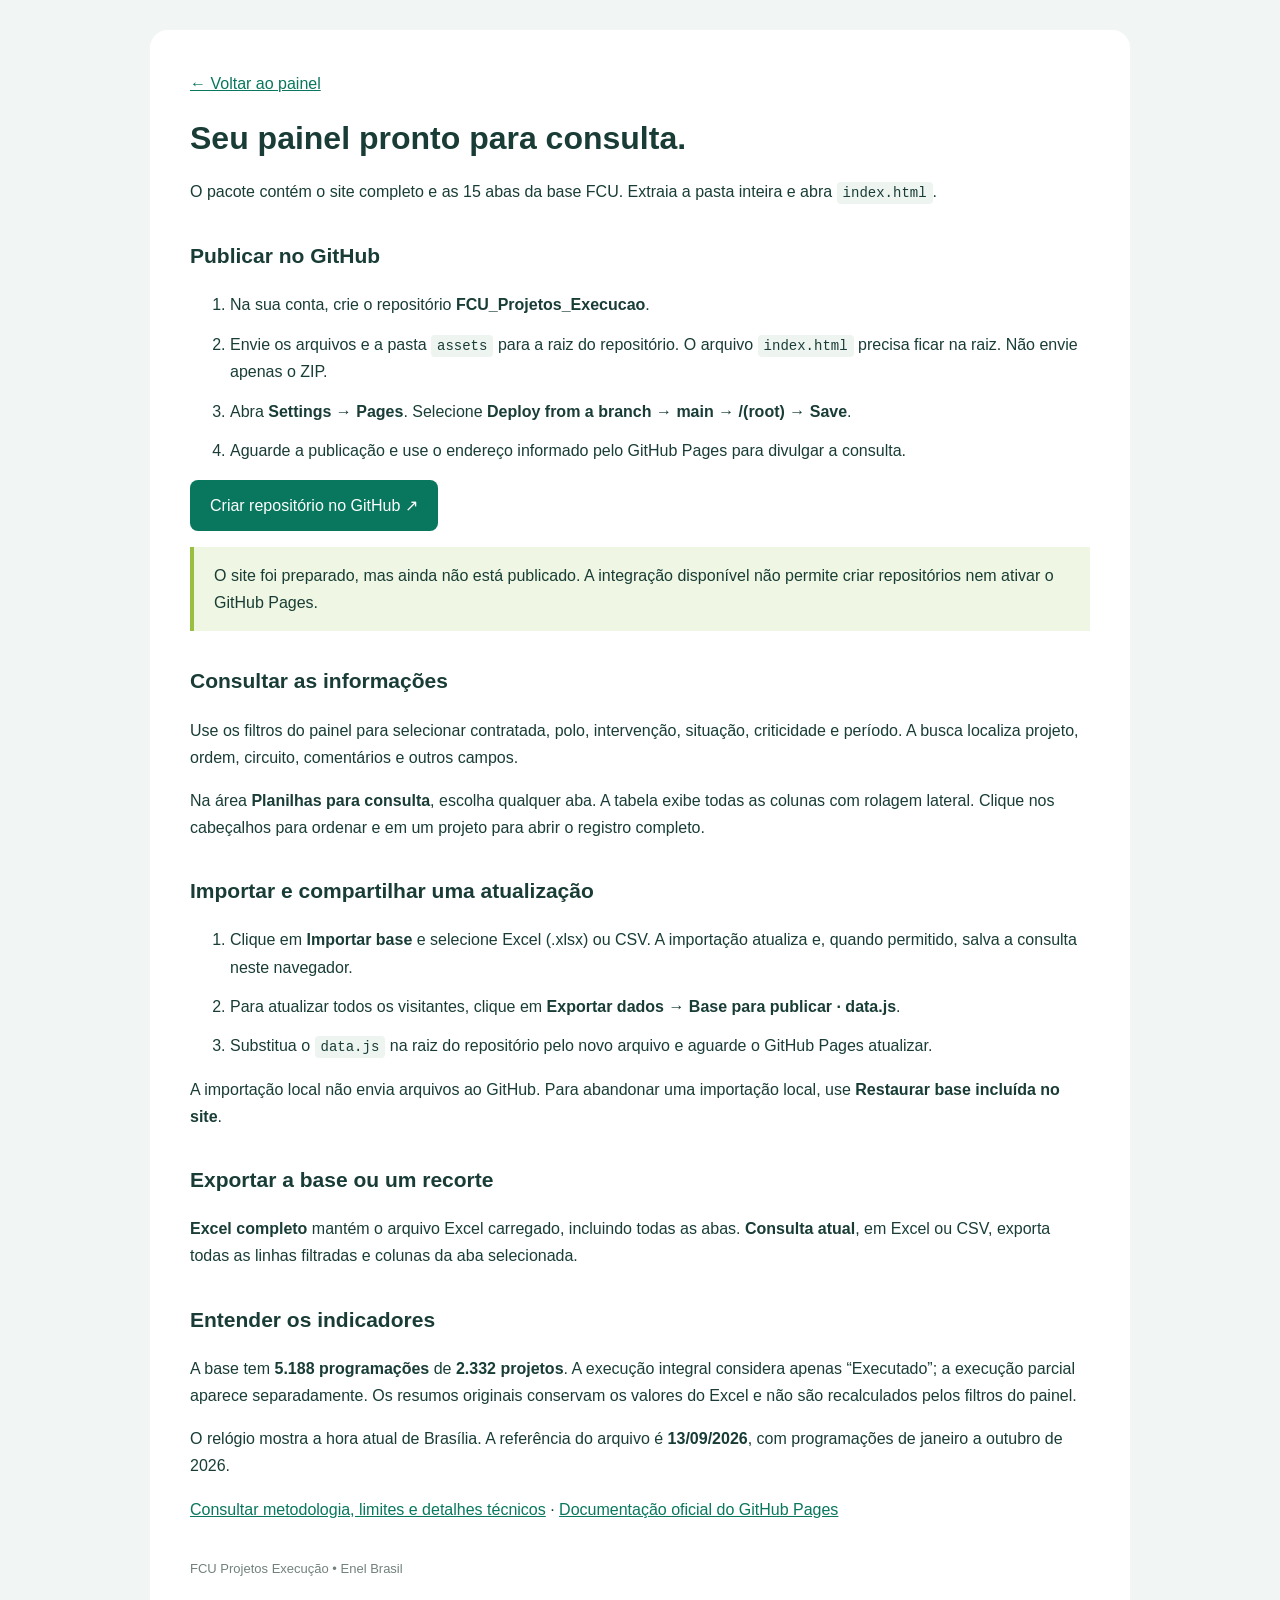
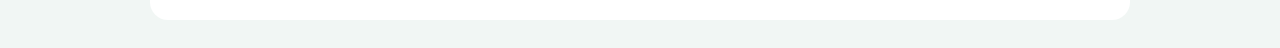
==== LEIA-ME.html @ f7072177 "Add files via upload" ====
<!doctype html><html lang="pt-BR"><head><meta charset="utf-8"><meta name="viewport" content="width=device-width,initial-scale=1"><title>FCU • Guia de uso e publicação</title><style>body{font:16px/1.7 "Segoe UI",Arial,sans-serif;color:#193d36;background:#f1f6f4;margin:0;padding:30px}main{max-width:900px;margin:auto;background:white;padding:40px;border-radius:18px}h1{line-height:1.2}h2{margin-top:32px;font-size:21px}a{color:#08775d}li{margin:12px 0}code{background:#eef4f0;padding:3px 6px;border-radius:4px;font-size:14px}.button{display:inline-block;background:#08775d;color:white;padding:12px 20px;text-decoration:none;border-radius:8px}.note{padding:15px 20px;background:#eff6e3;border-left:4px solid #99bf42}footer{color:#72827b;font-size:13px;margin-top:35px}@media(max-width:600px){body{padding:15px}main{padding:23px}}</style></head><body><main><a href="index.html">← Voltar ao painel</a><h1>Seu painel pronto para consulta.</h1><p>O pacote contém o site completo e as 15 abas da base FCU. Extraia a pasta inteira e abra <code>index.html</code>.</p><h2>Publicar no GitHub</h2><ol><li>Na sua conta, crie o repositório <strong>FCU_Projetos_Execucao</strong>.</li><li>Envie os arquivos e a pasta <code>assets</code> para a raiz do repositório. O arquivo <code>index.html</code> precisa ficar na raiz. Não envie apenas o ZIP.</li><li>Abra <strong>Settings → Pages</strong>. Selecione <strong>Deploy from a branch → main → /(root) → Save</strong>.</li><li>Aguarde a publicação e use o endereço informado pelo GitHub Pages para divulgar a consulta.</li></ol><a class="button" href="https://github.com/new?name=FCU_Projetos_Execucao&amp;description=Painel%20FCU%20de%20projetos%20e%20execucao" target="_blank" rel="noopener">Criar repositório no GitHub ↗</a><p class="note">O site foi preparado, mas ainda não está publicado. A integração disponível não permite criar repositórios nem ativar o GitHub Pages.</p><h2>Consultar as informações</h2><p>Use os filtros do painel para selecionar contratada, polo, intervenção, situação, criticidade e período. A busca localiza projeto, ordem, circuito, comentários e outros campos.</p><p>Na área <strong>Planilhas para consulta</strong>, escolha qualquer aba. A tabela exibe todas as colunas com rolagem lateral. Clique nos cabeçalhos para ordenar e em um projeto para abrir o registro completo.</p><h2>Importar e compartilhar uma atualização</h2><ol><li>Clique em <strong>Importar base</strong> e selecione Excel (.xlsx) ou CSV. A importação atualiza e, quando permitido, salva a consulta neste navegador.</li><li>Para atualizar todos os visitantes, clique em <strong>Exportar dados → Base para publicar · data.js</strong>.</li><li>Substitua o <code>data.js</code> na raiz do repositório pelo novo arquivo e aguarde o GitHub Pages atualizar.</li></ol><p>A importação local não envia arquivos ao GitHub. Para abandonar uma importação local, use <strong>Restaurar base incluída no site</strong>.</p><h2>Exportar a base ou um recorte</h2><p><strong>Excel completo</strong> mantém o arquivo Excel carregado, incluindo todas as abas. <strong>Consulta atual</strong>, em Excel ou CSV, exporta todas as linhas filtradas e colunas da aba selecionada.</p><h2>Entender os indicadores</h2><p>A base tem <strong>5.188 programações</strong> de <strong>2.332 projetos</strong>. A execução integral considera apenas “Executado”; a execução parcial aparece separadamente. Os resumos originais conservam os valores do Excel e não são recalculados pelos filtros do painel.</p><p>O relógio mostra a hora atual de Brasília. A referência do arquivo é <strong>13/09/2026</strong>, com programações de janeiro a outubro de 2026.</p><p><a href="README.md">Consultar metodologia, limites e detalhes técnicos</a> · <a href="https://docs.github.com/articles/creating-project-pages-manually" target="_blank" rel="noopener">Documentação oficial do GitHub Pages</a></p><footer>FCU Projetos Execução • Enel Brasil</footer></main></body></html>
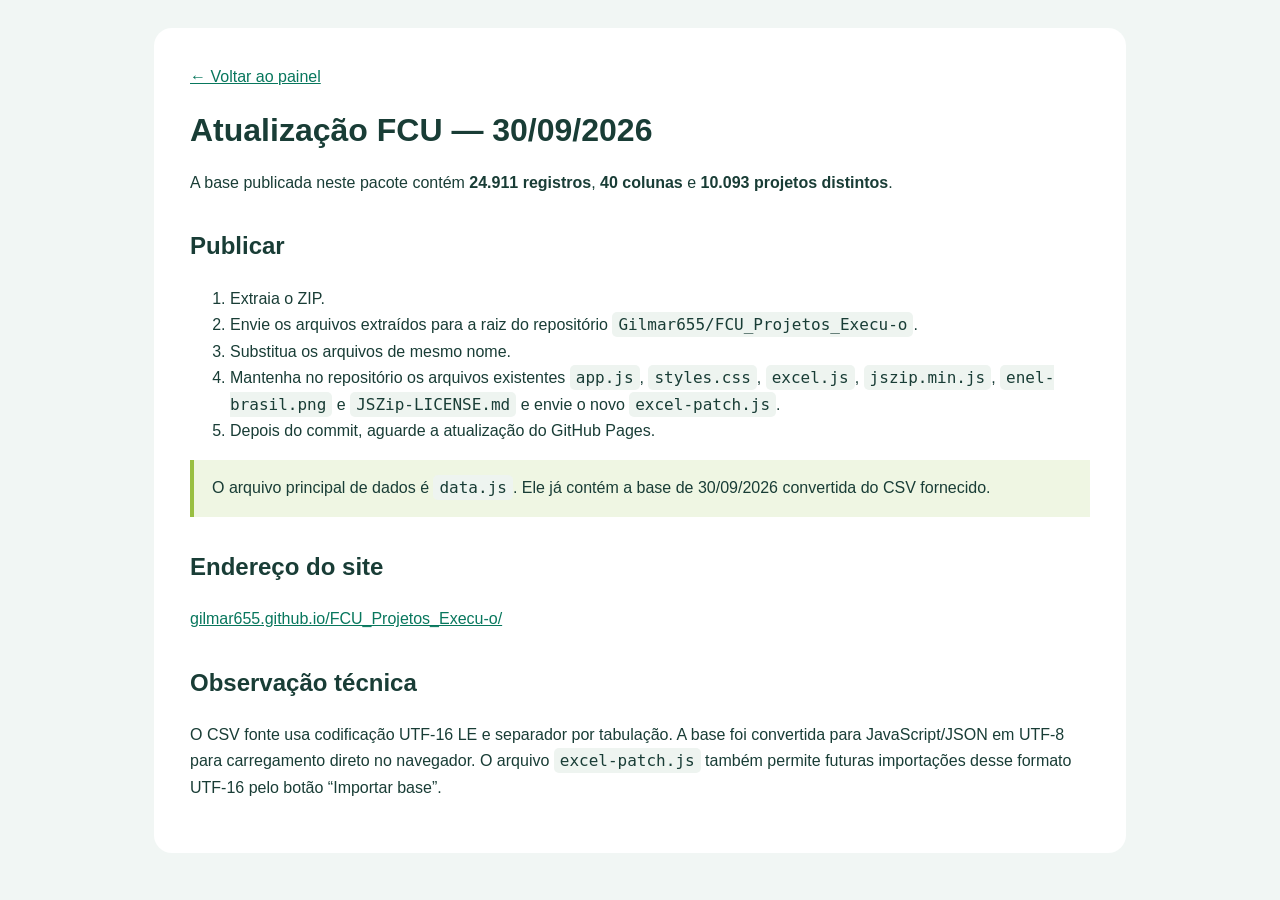
==== commit 1fefabe7: "Add files via upload" ====
--- a/LEIA-ME.html
+++ b/LEIA-ME.html
@@ -1 +1 @@
-<!doctype html><html lang="pt-BR"><head><meta charset="utf-8"><meta name="viewport" content="width=device-width,initial-scale=1"><title>FCU • Guia de uso e publicação</title><style>body{font:16px/1.7 "Segoe UI",Arial,sans-serif;color:#193d36;background:#f1f6f4;margin:0;padding:30px}main{max-width:900px;margin:auto;background:white;padding:40px;border-radius:18px}h1{line-height:1.2}h2{margin-top:32px;font-size:21px}a{color:#08775d}li{margin:12px 0}code{background:#eef4f0;padding:3px 6px;border-radius:4px;font-size:14px}.button{display:inline-block;background:#08775d;color:white;padding:12px 20px;text-decoration:none;border-radius:8px}.note{padding:15px 20px;background:#eff6e3;border-left:4px solid #99bf42}footer{color:#72827b;font-size:13px;margin-top:35px}@media(max-width:600px){body{padding:15px}main{padding:23px}}</style></head><body><main><a href="index.html">← Voltar ao painel</a><h1>Seu painel pronto para consulta.</h1><p>O pacote contém o site completo e as 15 abas da base FCU. Extraia a pasta inteira e abra <code>index.html</code>.</p><h2>Publicar no GitHub</h2><ol><li>Na sua conta, crie o repositório <strong>FCU_Projetos_Execucao</strong>.</li><li>Envie os arquivos e a pasta <code>assets</code> para a raiz do repositório. O arquivo <code>index.html</code> precisa ficar na raiz. Não envie apenas o ZIP.</li><li>Abra <strong>Settings → Pages</strong>. Selecione <strong>Deploy from a branch → main → /(root) → Save</strong>.</li><li>Aguarde a publicação e use o endereço informado pelo GitHub Pages para divulgar a consulta.</li></ol><a class="button" href="https://github.com/new?name=FCU_Projetos_Execucao&amp;description=Painel%20FCU%20de%20projetos%20e%20execucao" target="_blank" rel="noopener">Criar repositório no GitHub ↗</a><p class="note">O site foi preparado, mas ainda não está publicado. A integração disponível não permite criar repositórios nem ativar o GitHub Pages.</p><h2>Consultar as informações</h2><p>Use os filtros do painel para selecionar contratada, polo, intervenção, situação, criticidade e período. A busca localiza projeto, ordem, circuito, comentários e outros campos.</p><p>Na área <strong>Planilhas para consulta</strong>, escolha qualquer aba. A tabela exibe todas as colunas com rolagem lateral. Clique nos cabeçalhos para ordenar e em um projeto para abrir o registro completo.</p><h2>Importar e compartilhar uma atualização</h2><ol><li>Clique em <strong>Importar base</strong> e selecione Excel (.xlsx) ou CSV. A importação atualiza e, quando permitido, salva a consulta neste navegador.</li><li>Para atualizar todos os visitantes, clique em <strong>Exportar dados → Base para publicar · data.js</strong>.</li><li>Substitua o <code>data.js</code> na raiz do repositório pelo novo arquivo e aguarde o GitHub Pages atualizar.</li></ol><p>A importação local não envia arquivos ao GitHub. Para abandonar uma importação local, use <strong>Restaurar base incluída no site</strong>.</p><h2>Exportar a base ou um recorte</h2><p><strong>Excel completo</strong> mantém o arquivo Excel carregado, incluindo todas as abas. <strong>Consulta atual</strong>, em Excel ou CSV, exporta todas as linhas filtradas e colunas da aba selecionada.</p><h2>Entender os indicadores</h2><p>A base tem <strong>5.188 programações</strong> de <strong>2.332 projetos</strong>. A execução integral considera apenas “Executado”; a execução parcial aparece separadamente. Os resumos originais conservam os valores do Excel e não são recalculados pelos filtros do painel.</p><p>O relógio mostra a hora atual de Brasília. A referência do arquivo é <strong>13/09/2026</strong>, com programações de janeiro a outubro de 2026.</p><p><a href="README.md">Consultar metodologia, limites e detalhes técnicos</a> · <a href="https://docs.github.com/articles/creating-project-pages-manually" target="_blank" rel="noopener">Documentação oficial do GitHub Pages</a></p><footer>FCU Projetos Execução • Enel Brasil</footer></main></body></html>
+<!doctype html><html lang="pt-BR"><head><meta charset="utf-8"><meta name="viewport" content="width=device-width,initial-scale=1"><title>FCU • Atualização 30/09/2026</title><style>body{font:16px/1.65 "Segoe UI",Arial,sans-serif;color:#193d36;background:#f1f6f4;margin:0;padding:28px}main{max-width:900px;margin:auto;background:#fff;padding:36px;border-radius:18px}h1{line-height:1.15}h2{margin-top:30px}code{background:#eef4f0;padding:3px 6px;border-radius:5px}.note{padding:15px 18px;background:#eff6e3;border-left:4px solid #99bf42}a{color:#08775d}</style></head><body><main><a href="index.html">← Voltar ao painel</a><h1>Atualização FCU — 30/09/2026</h1><p>A base publicada neste pacote contém <strong>24.911 registros</strong>, <strong>40 colunas</strong> e <strong>10.093 projetos distintos</strong>.</p><h2>Publicar</h2><ol><li>Extraia o ZIP.</li><li>Envie os arquivos extraídos para a raiz do repositório <code>Gilmar655/FCU_Projetos_Execu-o</code>.</li><li>Substitua os arquivos de mesmo nome.</li><li>Mantenha no repositório os arquivos existentes <code>app.js</code>, <code>styles.css</code>, <code>excel.js</code>, <code>jszip.min.js</code>, <code>enel-brasil.png</code> e <code>JSZip-LICENSE.md</code> e envie o novo <code>excel-patch.js</code>.</li><li>Depois do commit, aguarde a atualização do GitHub Pages.</li></ol><p class="note">O arquivo principal de dados é <code>data.js</code>. Ele já contém a base de 30/09/2026 convertida do CSV fornecido.</p><h2>Endereço do site</h2><p><a href="https://gilmar655.github.io/FCU_Projetos_Execu-o/" target="_blank" rel="noopener">gilmar655.github.io/FCU_Projetos_Execu-o/</a></p><h2>Observação técnica</h2><p>O CSV fonte usa codificação UTF‑16 LE e separador por tabulação. A base foi convertida para JavaScript/JSON em UTF‑8 para carregamento direto no navegador. O arquivo <code>excel-patch.js</code> também permite futuras importações desse formato UTF‑16 pelo botão “Importar base”.</p></main></body></html>
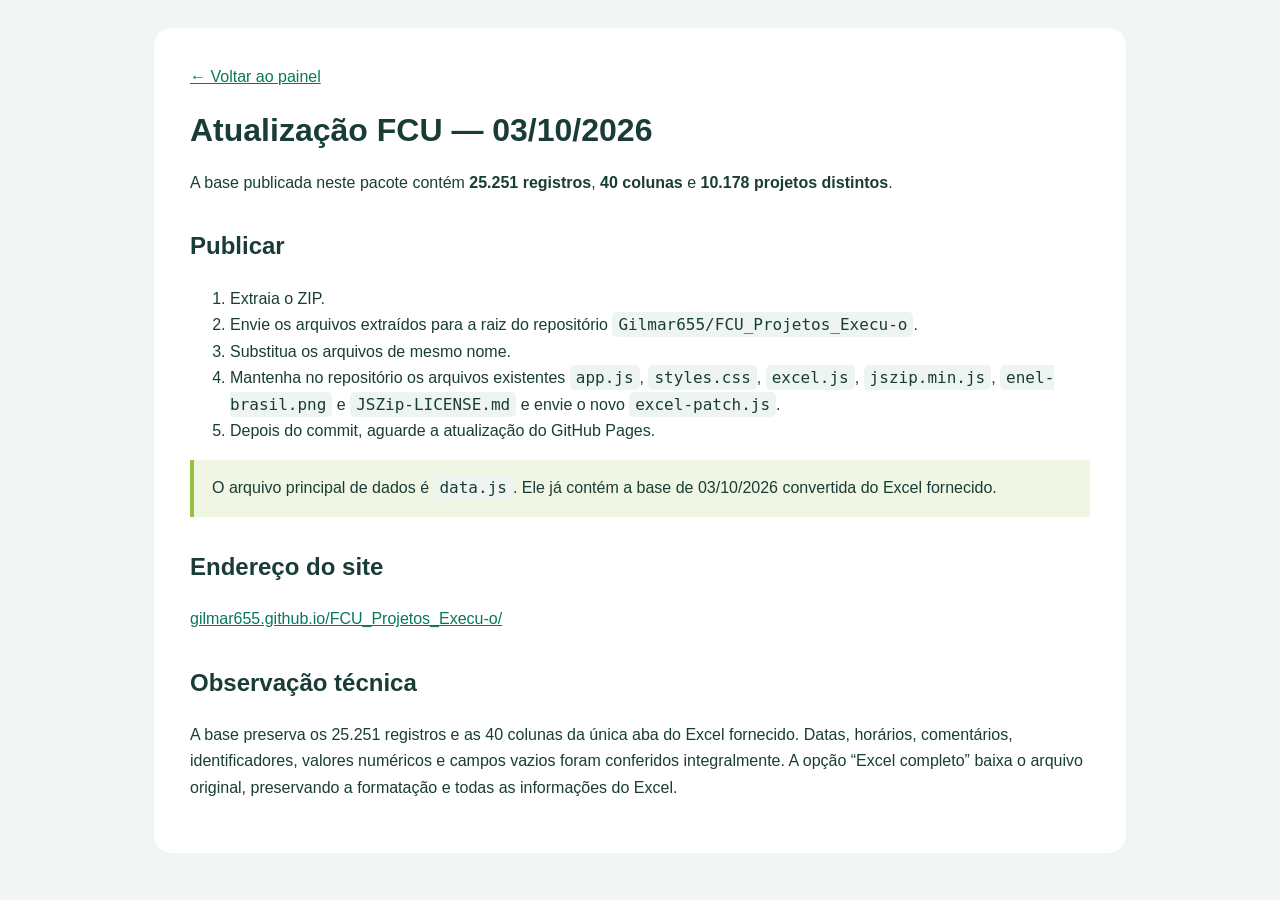
==== commit a04bd724: "Atualiza FCU com todos os 25.251 registros e 40 colunas do Excel de 03/10/2026" ====
--- a/LEIA-ME.html
+++ b/LEIA-ME.html
@@ -1 +1 @@
-<!doctype html><html lang="pt-BR"><head><meta charset="utf-8"><meta name="viewport" content="width=device-width,initial-scale=1"><title>FCU • Atualização 30/09/2026</title><style>body{font:16px/1.65 "Segoe UI",Arial,sans-serif;color:#193d36;background:#f1f6f4;margin:0;padding:28px}main{max-width:900px;margin:auto;background:#fff;padding:36px;border-radius:18px}h1{line-height:1.15}h2{margin-top:30px}code{background:#eef4f0;padding:3px 6px;border-radius:5px}.note{padding:15px 18px;background:#eff6e3;border-left:4px solid #99bf42}a{color:#08775d}</style></head><body><main><a href="index.html">← Voltar ao painel</a><h1>Atualização FCU — 30/09/2026</h1><p>A base publicada neste pacote contém <strong>24.911 registros</strong>, <strong>40 colunas</strong> e <strong>10.093 projetos distintos</strong>.</p><h2>Publicar</h2><ol><li>Extraia o ZIP.</li><li>Envie os arquivos extraídos para a raiz do repositório <code>Gilmar655/FCU_Projetos_Execu-o</code>.</li><li>Substitua os arquivos de mesmo nome.</li><li>Mantenha no repositório os arquivos existentes <code>app.js</code>, <code>styles.css</code>, <code>excel.js</code>, <code>jszip.min.js</code>, <code>enel-brasil.png</code> e <code>JSZip-LICENSE.md</code> e envie o novo <code>excel-patch.js</code>.</li><li>Depois do commit, aguarde a atualização do GitHub Pages.</li></ol><p class="note">O arquivo principal de dados é <code>data.js</code>. Ele já contém a base de 30/09/2026 convertida do CSV fornecido.</p><h2>Endereço do site</h2><p><a href="https://gilmar655.github.io/FCU_Projetos_Execu-o/" target="_blank" rel="noopener">gilmar655.github.io/FCU_Projetos_Execu-o/</a></p><h2>Observação técnica</h2><p>O CSV fonte usa codificação UTF‑16 LE e separador por tabulação. A base foi convertida para JavaScript/JSON em UTF‑8 para carregamento direto no navegador. O arquivo <code>excel-patch.js</code> também permite futuras importações desse formato UTF‑16 pelo botão “Importar base”.</p></main></body></html>+<!doctype html><html lang="pt-BR"><head><meta charset="utf-8"><meta name="viewport" content="width=device-width,initial-scale=1"><title>FCU • Atualização 03/10/2026</title><style>body{font:16px/1.65 "Segoe UI",Arial,sans-serif;color:#193d36;background:#f1f6f4;margin:0;padding:28px}main{max-width:900px;margin:auto;background:#fff;padding:36px;border-radius:18px}h1{line-height:1.15}h2{margin-top:30px}code{background:#eef4f0;padding:3px 6px;border-radius:5px}.note{padding:15px 18px;background:#eff6e3;border-left:4px solid #99bf42}a{color:#08775d}</style></head><body><main><a href="index.html">← Voltar ao painel</a><h1>Atualização FCU — 03/10/2026</h1><p>A base publicada neste pacote contém <strong>25.251 registros</strong>, <strong>40 colunas</strong> e <strong>10.178 projetos distintos</strong>.</p><h2>Publicar</h2><ol><li>Extraia o ZIP.</li><li>Envie os arquivos extraídos para a raiz do repositório <code>Gilmar655/FCU_Projetos_Execu-o</code>.</li><li>Substitua os arquivos de mesmo nome.</li><li>Mantenha no repositório os arquivos existentes <code>app.js</code>, <code>styles.css</code>, <code>excel.js</code>, <code>jszip.min.js</code>, <code>enel-brasil.png</code> e <code>JSZip-LICENSE.md</code> e envie o novo <code>excel-patch.js</code>.</li><li>Depois do commit, aguarde a atualização do GitHub Pages.</li></ol><p class="note">O arquivo principal de dados é <code>data.js</code>. Ele já contém a base de 03/10/2026 convertida do Excel fornecido.</p><h2>Endereço do site</h2><p><a href="https://gilmar655.github.io/FCU_Projetos_Execu-o/" target="_blank" rel="noopener">gilmar655.github.io/FCU_Projetos_Execu-o/</a></p><h2>Observação técnica</h2><p>A base preserva os 25.251 registros e as 40 colunas da única aba do Excel fornecido. Datas, horários, comentários, identificadores, valores numéricos e campos vazios foram conferidos integralmente. A opção “Excel completo” baixa o arquivo original, preservando a formatação e todas as informações do Excel.</p></main></body></html>
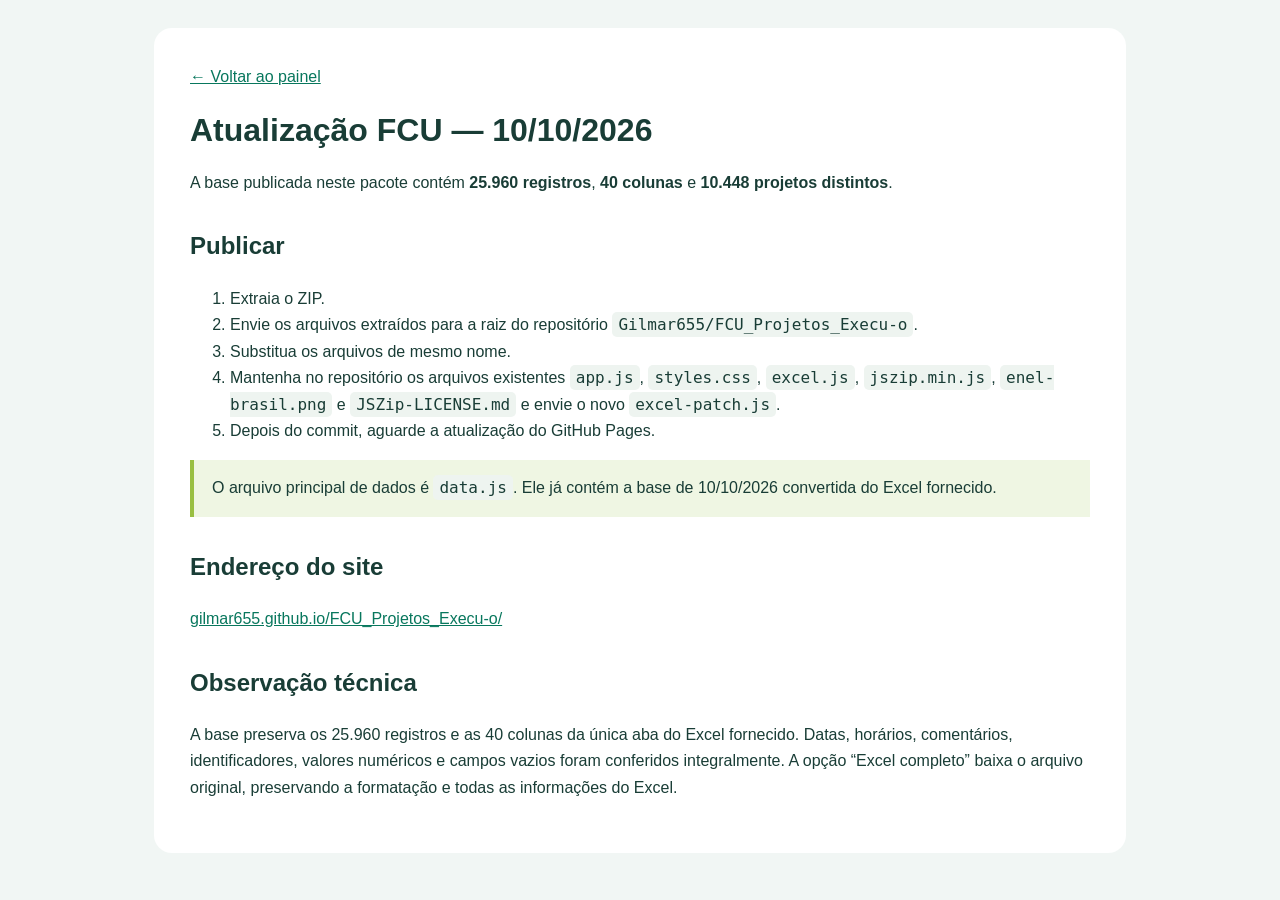
==== commit 7448d62f: "Atualiza FCU com os 25.960 registros e 40 colunas do Excel de 10/10/2026" ====
--- a/LEIA-ME.html
+++ b/LEIA-ME.html
@@ -1 +1 @@
-<!doctype html><html lang="pt-BR"><head><meta charset="utf-8"><meta name="viewport" content="width=device-width,initial-scale=1"><title>FCU • Atualização 03/10/2026</title><style>body{font:16px/1.65 "Segoe UI",Arial,sans-serif;color:#193d36;background:#f1f6f4;margin:0;padding:28px}main{max-width:900px;margin:auto;background:#fff;padding:36px;border-radius:18px}h1{line-height:1.15}h2{margin-top:30px}code{background:#eef4f0;padding:3px 6px;border-radius:5px}.note{padding:15px 18px;background:#eff6e3;border-left:4px solid #99bf42}a{color:#08775d}</style></head><body><main><a href="index.html">← Voltar ao painel</a><h1>Atualização FCU — 03/10/2026</h1><p>A base publicada neste pacote contém <strong>25.251 registros</strong>, <strong>40 colunas</strong> e <strong>10.178 projetos distintos</strong>.</p><h2>Publicar</h2><ol><li>Extraia o ZIP.</li><li>Envie os arquivos extraídos para a raiz do repositório <code>Gilmar655/FCU_Projetos_Execu-o</code>.</li><li>Substitua os arquivos de mesmo nome.</li><li>Mantenha no repositório os arquivos existentes <code>app.js</code>, <code>styles.css</code>, <code>excel.js</code>, <code>jszip.min.js</code>, <code>enel-brasil.png</code> e <code>JSZip-LICENSE.md</code> e envie o novo <code>excel-patch.js</code>.</li><li>Depois do commit, aguarde a atualização do GitHub Pages.</li></ol><p class="note">O arquivo principal de dados é <code>data.js</code>. Ele já contém a base de 03/10/2026 convertida do Excel fornecido.</p><h2>Endereço do site</h2><p><a href="https://gilmar655.github.io/FCU_Projetos_Execu-o/" target="_blank" rel="noopener">gilmar655.github.io/FCU_Projetos_Execu-o/</a></p><h2>Observação técnica</h2><p>A base preserva os 25.251 registros e as 40 colunas da única aba do Excel fornecido. Datas, horários, comentários, identificadores, valores numéricos e campos vazios foram conferidos integralmente. A opção “Excel completo” baixa o arquivo original, preservando a formatação e todas as informações do Excel.</p></main></body></html>+<!doctype html><html lang="pt-BR"><head><meta charset="utf-8"><meta name="viewport" content="width=device-width,initial-scale=1"><title>FCU • Atualização 10/10/2026</title><style>body{font:16px/1.65 "Segoe UI",Arial,sans-serif;color:#193d36;background:#f1f6f4;margin:0;padding:28px}main{max-width:900px;margin:auto;background:#fff;padding:36px;border-radius:18px}h1{line-height:1.15}h2{margin-top:30px}code{background:#eef4f0;padding:3px 6px;border-radius:5px}.note{padding:15px 18px;background:#eff6e3;border-left:4px solid #99bf42}a{color:#08775d}</style></head><body><main><a href="index.html">← Voltar ao painel</a><h1>Atualização FCU — 10/10/2026</h1><p>A base publicada neste pacote contém <strong>25.960 registros</strong>, <strong>40 colunas</strong> e <strong>10.448 projetos distintos</strong>.</p><h2>Publicar</h2><ol><li>Extraia o ZIP.</li><li>Envie os arquivos extraídos para a raiz do repositório <code>Gilmar655/FCU_Projetos_Execu-o</code>.</li><li>Substitua os arquivos de mesmo nome.</li><li>Mantenha no repositório os arquivos existentes <code>app.js</code>, <code>styles.css</code>, <code>excel.js</code>, <code>jszip.min.js</code>, <code>enel-brasil.png</code> e <code>JSZip-LICENSE.md</code> e envie o novo <code>excel-patch.js</code>.</li><li>Depois do commit, aguarde a atualização do GitHub Pages.</li></ol><p class="note">O arquivo principal de dados é <code>data.js</code>. Ele já contém a base de 10/10/2026 convertida do Excel fornecido.</p><h2>Endereço do site</h2><p><a href="https://gilmar655.github.io/FCU_Projetos_Execu-o/" target="_blank" rel="noopener">gilmar655.github.io/FCU_Projetos_Execu-o/</a></p><h2>Observação técnica</h2><p>A base preserva os 25.960 registros e as 40 colunas da única aba do Excel fornecido. Datas, horários, comentários, identificadores, valores numéricos e campos vazios foram conferidos integralmente. A opção “Excel completo” baixa o arquivo original, preservando a formatação e todas as informações do Excel.</p></main></body></html>
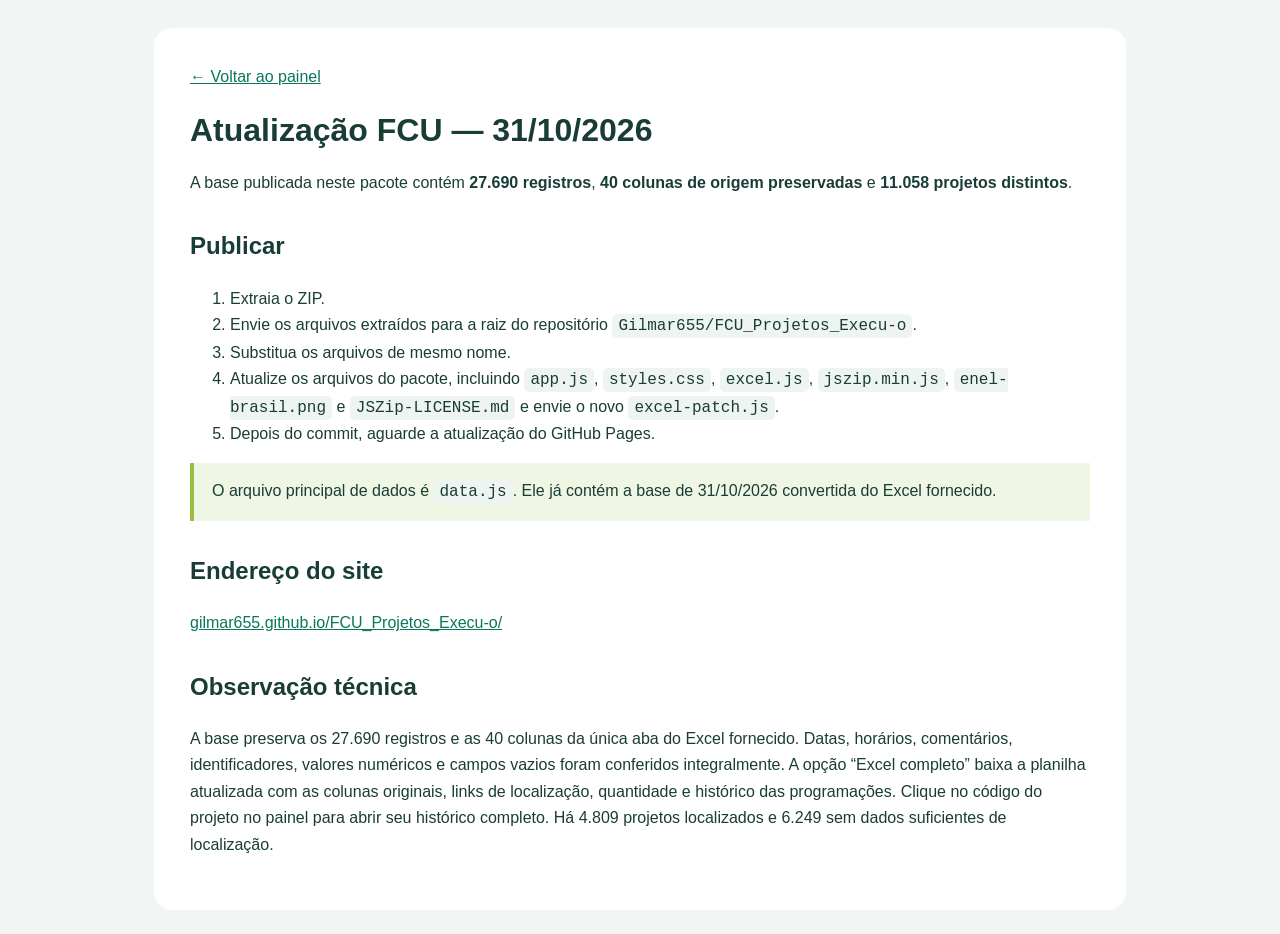
==== commit 158cfcab: "Atualiza FCU: 27.690 programações, localização e histórico por projeto" ====
--- a/LEIA-ME.html
+++ b/LEIA-ME.html
@@ -1 +1 @@
-<!doctype html><html lang="pt-BR"><head><meta charset="utf-8"><meta name="viewport" content="width=device-width,initial-scale=1"><title>FCU • Atualização 10/10/2026</title><style>body{font:16px/1.65 "Segoe UI",Arial,sans-serif;color:#193d36;background:#f1f6f4;margin:0;padding:28px}main{max-width:900px;margin:auto;background:#fff;padding:36px;border-radius:18px}h1{line-height:1.15}h2{margin-top:30px}code{background:#eef4f0;padding:3px 6px;border-radius:5px}.note{padding:15px 18px;background:#eff6e3;border-left:4px solid #99bf42}a{color:#08775d}</style></head><body><main><a href="index.html">← Voltar ao painel</a><h1>Atualização FCU — 10/10/2026</h1><p>A base publicada neste pacote contém <strong>25.960 registros</strong>, <strong>40 colunas</strong> e <strong>10.448 projetos distintos</strong>.</p><h2>Publicar</h2><ol><li>Extraia o ZIP.</li><li>Envie os arquivos extraídos para a raiz do repositório <code>Gilmar655/FCU_Projetos_Execu-o</code>.</li><li>Substitua os arquivos de mesmo nome.</li><li>Mantenha no repositório os arquivos existentes <code>app.js</code>, <code>styles.css</code>, <code>excel.js</code>, <code>jszip.min.js</code>, <code>enel-brasil.png</code> e <code>JSZip-LICENSE.md</code> e envie o novo <code>excel-patch.js</code>.</li><li>Depois do commit, aguarde a atualização do GitHub Pages.</li></ol><p class="note">O arquivo principal de dados é <code>data.js</code>. Ele já contém a base de 10/10/2026 convertida do Excel fornecido.</p><h2>Endereço do site</h2><p><a href="https://gilmar655.github.io/FCU_Projetos_Execu-o/" target="_blank" rel="noopener">gilmar655.github.io/FCU_Projetos_Execu-o/</a></p><h2>Observação técnica</h2><p>A base preserva os 25.960 registros e as 40 colunas da única aba do Excel fornecido. Datas, horários, comentários, identificadores, valores numéricos e campos vazios foram conferidos integralmente. A opção “Excel completo” baixa o arquivo original, preservando a formatação e todas as informações do Excel.</p></main></body></html>+<!doctype html><html lang="pt-BR"><head><meta charset="utf-8"><meta name="viewport" content="width=device-width,initial-scale=1"><title>FCU • Atualização 31/10/2026</title><style>body{font:16px/1.65 "Segoe UI",Arial,sans-serif;color:#193d36;background:#f1f6f4;margin:0;padding:28px}main{max-width:900px;margin:auto;background:#fff;padding:36px;border-radius:18px}h1{line-height:1.15}h2{margin-top:30px}code{background:#eef4f0;padding:3px 6px;border-radius:5px}.note{padding:15px 18px;background:#eff6e3;border-left:4px solid #99bf42}a{color:#08775d}</style></head><body><main><a href="index.html">← Voltar ao painel</a><h1>Atualização FCU — 31/10/2026</h1><p>A base publicada neste pacote contém <strong>27.690 registros</strong>, <strong>40 colunas de origem preservadas</strong> e <strong>11.058 projetos distintos</strong>.</p><h2>Publicar</h2><ol><li>Extraia o ZIP.</li><li>Envie os arquivos extraídos para a raiz do repositório <code>Gilmar655/FCU_Projetos_Execu-o</code>.</li><li>Substitua os arquivos de mesmo nome.</li><li>Atualize os arquivos do pacote, incluindo <code>app.js</code>, <code>styles.css</code>, <code>excel.js</code>, <code>jszip.min.js</code>, <code>enel-brasil.png</code> e <code>JSZip-LICENSE.md</code> e envie o novo <code>excel-patch.js</code>.</li><li>Depois do commit, aguarde a atualização do GitHub Pages.</li></ol><p class="note">O arquivo principal de dados é <code>data.js</code>. Ele já contém a base de 31/10/2026 convertida do Excel fornecido.</p><h2>Endereço do site</h2><p><a href="https://gilmar655.github.io/FCU_Projetos_Execu-o/" target="_blank" rel="noopener">gilmar655.github.io/FCU_Projetos_Execu-o/</a></p><h2>Observação técnica</h2><p>A base preserva os 27.690 registros e as 40 colunas da única aba do Excel fornecido. Datas, horários, comentários, identificadores, valores numéricos e campos vazios foram conferidos integralmente. A opção “Excel completo” baixa a planilha atualizada com as colunas originais, links de localização, quantidade e histórico das programações. Clique no código do projeto no painel para abrir seu histórico completo. Há 4.809 projetos localizados e 6.249 sem dados suficientes de localização.</p></main></body></html>
